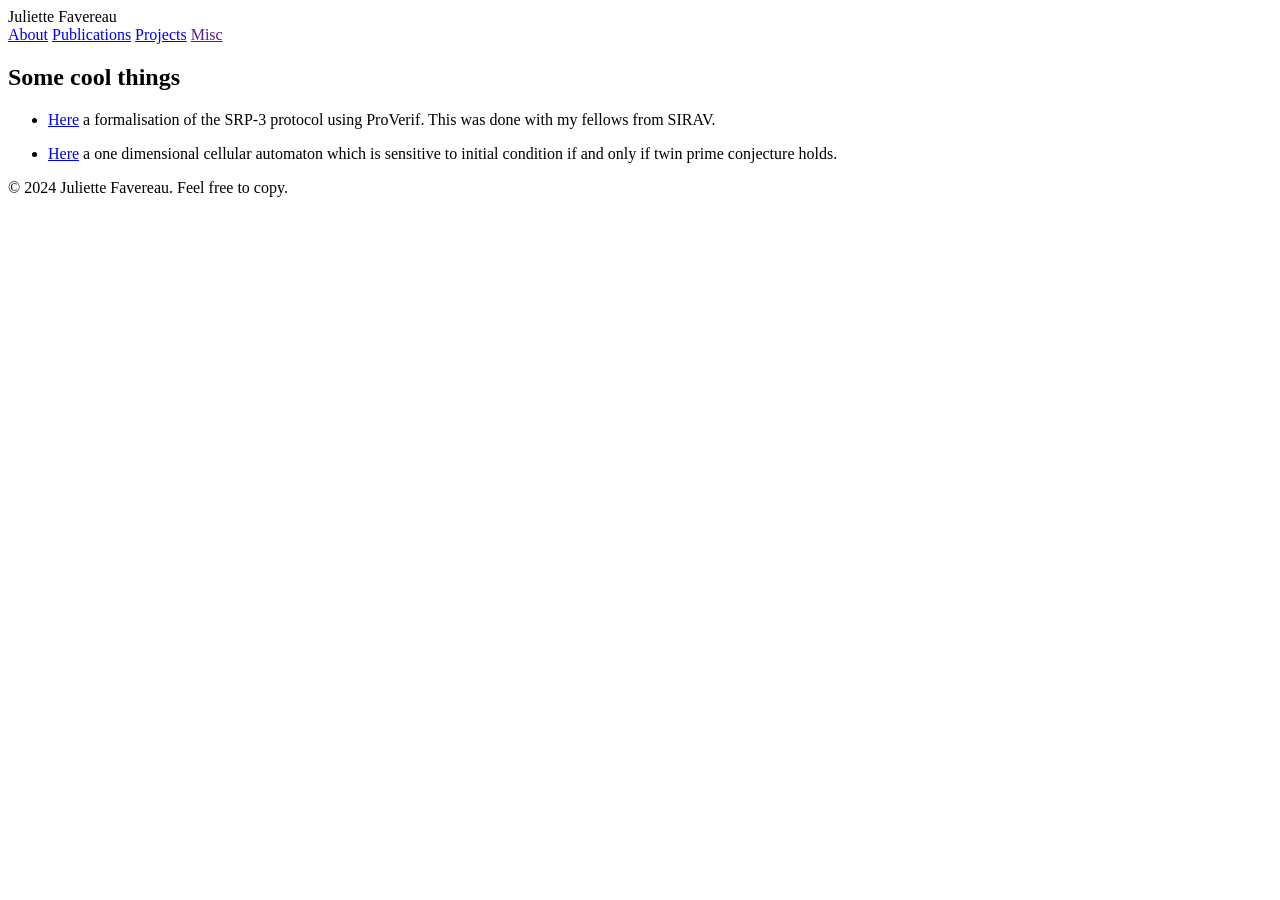
==== misc/index.html @ 81f14659 "prenom et actualisation" ====
<!DOCTYPE html>
<html lang="en">
<head>
    <meta charset="UTF-8">
    <meta name="viewport" content="width=device-width, initial-scale=1.0">
    <title>Juliette Favereau - Misc</title>
    <link rel="stylesheet" href="../styles.css">
    <link rel="stylesheet" href="https://cdnjs.cloudflare.com/ajax/libs/font-awesome/5.15.4/css/all.min.css">
</head>
<body>
<nav class="navbar">
    <div class="nav-brand">Juliette Favereau</div>
    <div class="nav-links">
        <a href="../">About</a>
        <a href="../publications">Publications</a>
        <a href="../projects">Projects</a>
        <a href="" class="active">Misc</a>
    </div>
    <div class="nav-toggle" id="navToggle">
        <span></span>
        <span></span>
        <span></span>
    </div>
</nav>
<main class="content-container">
    <section class="page-header">
        <h1>Some cool things</h1>
    </section>
    <section class="cool-stuff">
        <ul class="cool-stuff-list">
            <li>
                <p>
                    <a href="SRP-3_ProVerif.pdf" target="_blank">Here</a> a formalisation of the SRP-3 protocol
                    using ProVerif. This was done with my fellows from SIRAV.
                </p>

            </li>

        </ul>
    </section>
    <section class="cool-stuff">
        <ul class="cool-stuff-list">
            <li>
                <p> <a href="ca.html">Here</a> a one dimensional cellular automaton which is sensitive to initial condition
                    if and only if twin prime conjecture holds.</p>
            </li>

        </ul>
    </section>
</main>

<footer>
    <p>&copy; 2024 Juliette Favereau. Feel free to copy.</p>
</footer>
</body>
</html>
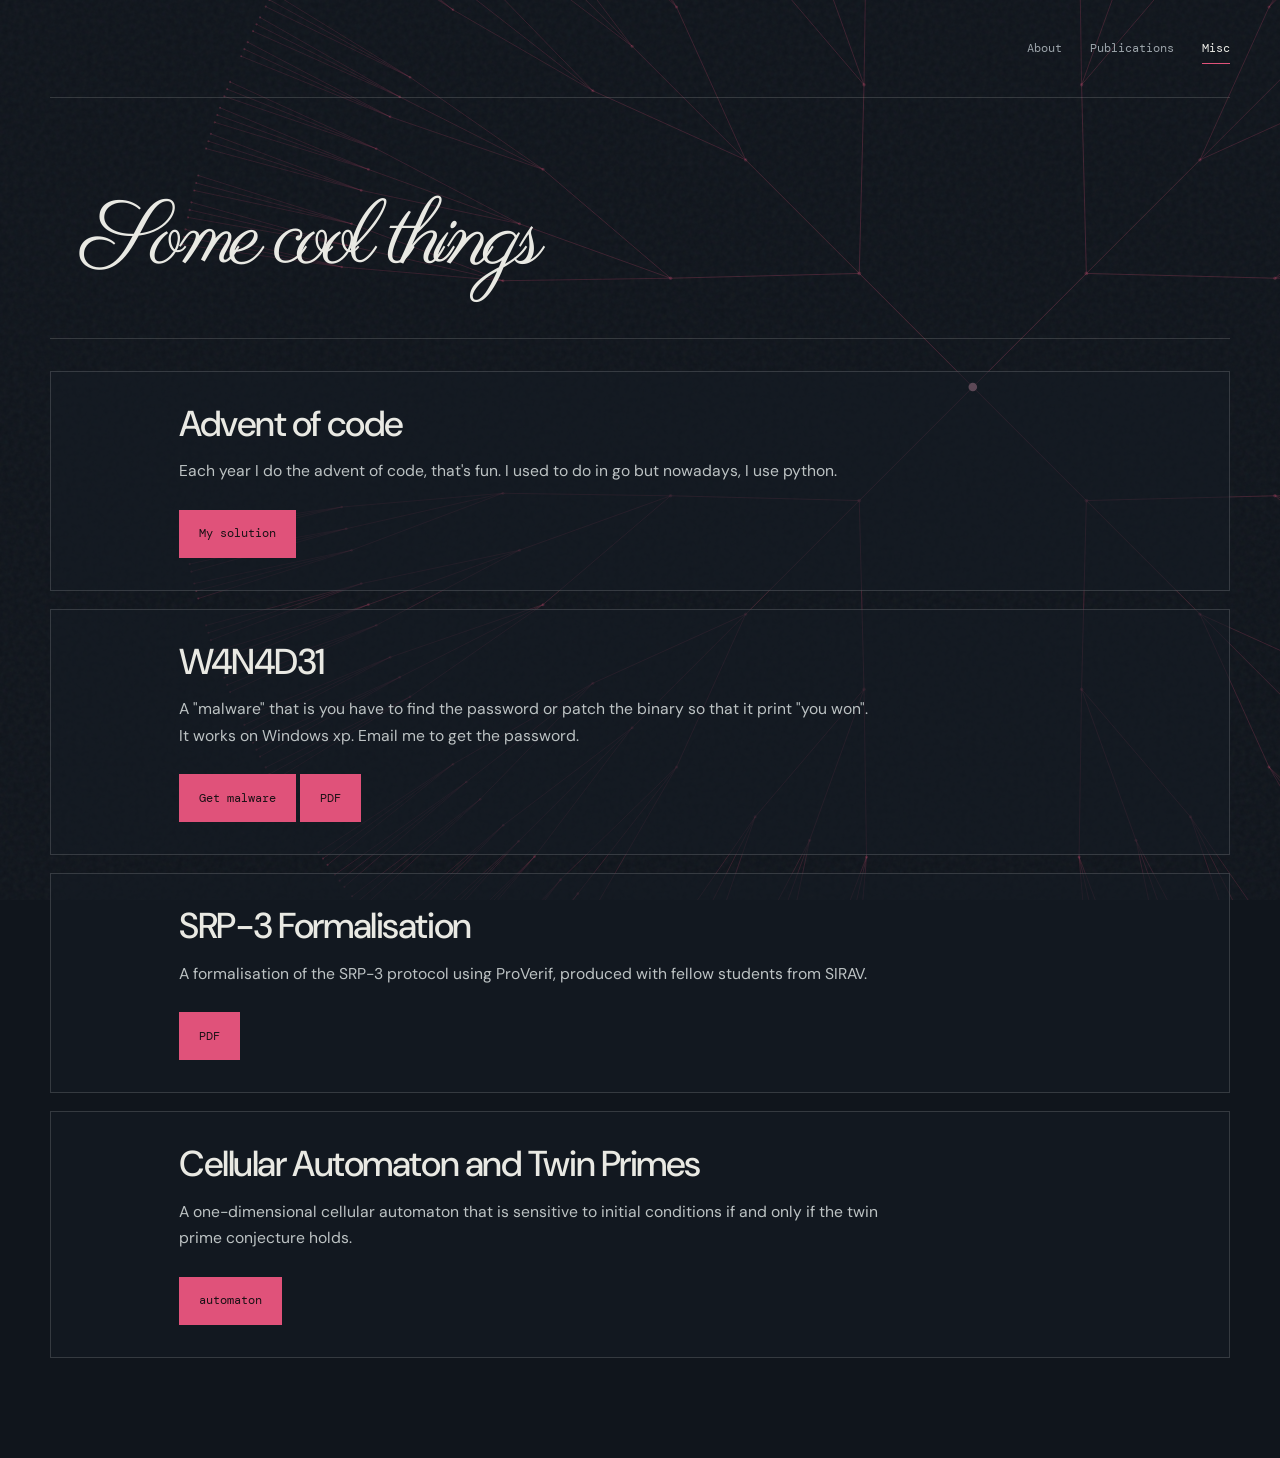
==== commit a1c74ef7: "kzejqdnfkljedbn" ====
--- a/misc/index.html
+++ b/misc/index.html
@@ -2,55 +2,148 @@
 <html lang="en">
 <head>
     <meta charset="UTF-8">
-    <meta name="viewport" content="width=device-width, initial-scale=1.0">
-    <title>Juliette Favereau - Misc</title>
+    <meta
+            name="viewport"
+            content="width=device-width, initial-scale=1.0"
+    >
+    <title>Misc</title>
     <link rel="stylesheet" href="../styles.css">
-    <link rel="stylesheet" href="https://cdnjs.cloudflare.com/ajax/libs/font-awesome/5.15.4/css/all.min.css">
+    <link rel="preconnect" href="https://fonts.googleapis.com">
+    <link rel="preconnect" href="https://fonts.gstatic.com" crossorigin>
+    <link rel="icon" type="image/png" href="../images/icon2.png">
+
+    <link href="https://fonts.googleapis.com/css2?family=Parisienne&display=swap" rel="stylesheet">
 </head>
+
 <body>
+<canvas id="cayleyCanvas"></canvas>
+<div class="background-noise"></div>
+
 <nav class="navbar">
-    <div class="nav-brand">Juliette Favereau</div>
-    <div class="nav-links">
+
+
+    <div class="nav-links" id="navLinks">
         <a href="../">About</a>
         <a href="../publications">Publications</a>
-        <a href="../projects">Projects</a>
-        <a href="" class="active">Misc</a>
+
+        <a href="./" class="active">Misc</a>
     </div>
-    <div class="nav-toggle" id="navToggle">
+
+    <button
+            class="nav-toggle"
+            id="navToggle"
+            type="button"
+            aria-label="Open navigation menu"
+            aria-expanded="false"
+    >
         <span></span>
         <span></span>
         <span></span>
-    </div>
+    </button>
 </nav>
-<main class="content-container">
+
+<main>
     <section class="page-header">
         <h1>Some cool things</h1>
     </section>
-    <section class="cool-stuff">
-        <ul class="cool-stuff-list">
-            <li>
+
+    <section class="misc-list" aria-label="Miscellaneous resources">
+        <article class="misc-card">
+            <span class="misc-number"></span>
+
+            <div class="misc-content">
+                <h2>Advent of code</h2>
+
                 <p>
-                    <a href="SRP-3_ProVerif.pdf" target="_blank">Here</a> a formalisation of the SRP-3 protocol
-                    using ProVerif. This was done with my fellows from SIRAV.
+                    Each year I do the advent of code, that's fun. I used to do in go but nowadays, I use python.
                 </p>
 
-            </li>
+                <a
+                        href="https://github.com/juliette-favereau/advent_of_code"
+                        target="_blank"
+                        class="button button-primary"
+                >
+                    My solution
+                </a>
+            </div>
+        </article>
 
-        </ul>
-    </section>
-    <section class="cool-stuff">
-        <ul class="cool-stuff-list">
-            <li>
-                <p> <a href="ca.html">Here</a> a one dimensional cellular automaton which is sensitive to initial condition
-                    if and only if twin prime conjecture holds.</p>
-            </li>
+        <article class="misc-card">
+            <span class="misc-number"></span>
 
-        </ul>
+            <div class="misc-content">
+                <h2>W4N4D31</h2>
+
+                <p>
+                    A "malware" that is you have to find the password or patch the binary so that it print "you won".
+                    It works on Windows xp. Email me to get the password.
+                </p>
+
+                <a
+                        href="W4N4D1E.exe"
+                        download="W4N4D1E.exe"
+                        target="_blank"
+                        class="button button-primary"
+                >
+                    Get malware
+                </a>
+
+                <a
+                        href="w4n4d31.pdf"
+                        target="_blank"
+                        class="button button-primary"
+                >
+                    PDF
+                </a>
+            </div>
+        </article>
+
+        <article class="misc-card">
+            <span class="misc-number"></span>
+
+            <div class="misc-content">
+                <h2>SRP-3 Formalisation</h2>
+
+                <p>
+                    A formalisation of the SRP-3 protocol using ProVerif,
+                    produced with fellow students from SIRAV.
+                </p>
+
+                <a
+                        href="SRP3.pdf"
+                        target="_blank"
+                        class="button button-primary"
+                >
+                    PDF
+                </a>
+            </div>
+        </article>
+
+        <article class="misc-card">
+            <span class="misc-number"></span>
+
+            <div class="misc-content">
+                <h2>Cellular Automaton and Twin Primes</h2>
+
+                <p>
+                    A one-dimensional cellular automaton that is sensitive
+                    to initial conditions if and only if the twin prime
+                    conjecture holds.
+                </p>
+
+                <a
+                        href="ca.html"
+                        class="button button-primary"
+                >
+                    automaton
+                </a>
+            </div>
+        </article>
     </section>
 </main>
 
-<footer>
-    <p>&copy; 2024 Juliette Favereau. Feel free to copy.</p>
-</footer>
+
+
+<script src="../script.js"></script>
 </body>
 </html>
--- a/styles.css
+++ b/styles.css
@@ -0,0 +1,721 @@
+@import url('https://fonts.googleapis.com/css2?family=DM+Mono:wght@400;500&family=DM+Sans:opsz,wght@9..40,400;9..40,500;9..40,600;9..40,700&family=Playfair+Display:ital,wght@0,500;0,600;1,500;1,600&display=swap');
+
+:root {
+    /* Background */
+    --bg: #10151c;
+    --bg-soft: #151c25;
+    --paper: #e9e9e3;
+    --muted: #9ca4aa;
+    --line: rgba(233, 233, 227, 0.16);
+
+    /* Accent palette — rose */
+    --rose: #e0527a;
+    --rose-light: #f1a7c0;
+    --rose-bright: #f2769a;
+    --rose-dark: #ad3153;
+
+    --cyan: #7ee5d6;
+
+    /* Typography */
+    --sans: "DM Sans", sans-serif;
+    --serif: "Parisienne", cursive;
+    --mono: "DM Mono", monospace;
+
+    --page-width: 1180px;
+}
+
+/* ---------- Base ---------- */
+
+* {
+    box-sizing: border-box;
+}
+
+html {
+    scroll-behavior: smooth;
+}
+
+body {
+    min-height: 100vh;
+    margin: 0;
+    overflow-x: hidden;
+    background: var(--bg);
+    color: var(--paper);
+    font-family: var(--sans);
+}
+
+a {
+    color: inherit;
+    text-decoration: none;
+}
+
+::selection {
+    background: var(--rose);
+    color: var(--bg);
+}
+
+/* ---------- Cayley graph background ---------- */
+
+/*
+  Keep the graph behind the text, but above the page background.
+  This avoids the canvas disappearing behind body.
+*/
+
+#cayleyCanvas {
+    position: fixed;
+    z-index: 0;
+    inset: 0;
+    width: 100%;
+    height: 100%;
+    pointer-events: none;
+    opacity: 0.85;
+}
+
+.background-noise {
+    position: fixed;
+    z-index: 1;
+    inset: 0;
+    pointer-events: none;
+    opacity: 0.055;
+    background-image: url("data:image/svg+xml,%3Csvg viewBox='0 0 180 180' xmlns='http://www.w3.org/2000/svg'%3E%3Cfilter id='noise'%3E%3CfeTurbulence type='fractalNoise' baseFrequency='.95' numOctaves='4' stitchTiles='stitch'/%3E%3C/filter%3E%3Crect width='100%25' height='100%25' filter='url(%23noise)' opacity='.8'/%3E%3C/svg%3E");
+}
+
+/* ---------- Navigation ---------- */
+
+.navbar {
+    position: relative;
+    z-index: 2;
+
+    display: flex;
+    align-items: center;
+    justify-content: flex-end;
+
+    width: min(var(--page-width), calc(100% - 48px));
+    min-height: 98px;
+    margin: 0 auto;
+
+    border-bottom: 1px solid var(--line);
+}
+
+.nav-brand {
+    display: flex;
+    align-items: center;
+    gap: 12px;
+
+    font-size: 0.94rem;
+    font-weight: 600;
+    letter-spacing: -0.02em;
+}
+
+.brand-mark {
+    display: grid;
+    width: 31px;
+    height: 31px;
+    place-items: center;
+
+    border: 1px solid rgba(224, 82, 122, 0.75);
+    border-radius: 50%;
+
+    color: var(--rose-light);
+    font-family: var(--mono);
+    font-size: 0.67rem;
+}
+
+.nav-links {
+    display: flex;
+    align-items: center;
+    gap: 28px;
+}
+
+.nav-links a {
+    position: relative;
+
+    color: var(--muted);
+    font-family: var(--mono);
+    font-size: 0.72rem;
+
+    transition: color 180ms ease;
+}
+
+.nav-links a::after {
+    position: absolute;
+    bottom: -8px;
+    left: 0;
+
+    width: 0;
+    height: 1px;
+
+    background: var(--rose);
+    content: "";
+
+    transition: width 180ms ease;
+}
+
+.nav-links a:hover,
+.nav-links a.active {
+    color: var(--paper);
+}
+
+.nav-links a:hover::after,
+.nav-links a.active::after {
+    width: 100%;
+}
+
+.nav-toggle {
+    display: none;
+    margin-left: auto;
+    padding: 8px;
+    border: 0;
+    background: transparent;
+    cursor: pointer;
+}
+
+.nav-toggle span {
+    display: block;
+    width: 24px;
+    height: 1px;
+    margin: 5px 0;
+    background: var(--paper);
+}
+
+/* ---------- Hero ---------- */
+
+main {
+    position: relative;
+    z-index: 2;
+    width: min(var(--page-width), calc(100% - 48px));
+    margin: 0 auto;
+}
+
+.hero {
+    display: flex;
+    flex-direction: column;
+    justify-content: center;
+
+    min-height: calc(100vh - 99px);
+    max-width: 850px;
+    padding: 100px 0 90px;
+}
+
+h1,
+p {
+    margin-top: 0;
+}
+
+h1 {
+    max-width: 800px;
+    margin-bottom: 28px;
+
+    color: var(--paper);
+    font-size: clamp(3.4rem, 8vw, 7.25rem);
+    font-weight: 500;
+    letter-spacing: -0.075em;
+    line-height: 0.98;
+
+}
+
+.highlight {
+    color: var(--rose);
+    font-family: var(--serif);
+    font-style: italic;
+    font-weight: 500;
+
+    letter-spacing: -0.03em;
+
+    display: inline-block;
+    line-height: 1.15;
+
+    padding: 0.15em 0.08em 0.15em 0.25em;
+}
+
+.hero-text {
+    max-width: 585px;
+    margin-bottom: 38px;
+
+    color: #bdc3c4;
+    font-size: clamp(1rem, 2vw, 1.24rem);
+    line-height: 1.65;
+}
+
+.hero-actions {
+    display: flex;
+    flex-wrap: wrap;
+    gap: 14px;
+}
+
+/* ---------- Buttons ---------- */
+
+.button {
+    display: inline-flex;
+    align-items: center;
+    gap: 18px;
+
+    min-height: 48px;
+    padding: 0 19px;
+    border: 1px solid transparent;
+
+    font-family: var(--mono);
+    font-size: 0.72rem;
+
+    transition:
+            transform 180ms ease,
+            background 180ms ease,
+            border-color 180ms ease,
+            color 180ms ease;
+}
+
+.button:hover {
+    transform: translateY(-3px);
+}
+
+.button-primary {
+    background: var(--rose);
+    color: #1a1115;
+}
+
+.button-primary:hover {
+    background: var(--rose-light);
+}
+
+.button-quiet {
+    border-color: var(--line);
+    background: rgba(16, 21, 28, 0.18);
+    color: var(--paper);
+}
+
+.button-quiet:hover {
+    border-color: var(--rose-light);
+    color: var(--rose-light);
+}
+
+/* ---------- Responsive ---------- */
+
+@media (max-width: 760px) {
+    .navbar,
+    main {
+        width: min(100% - 34px, var(--page-width));
+    }
+
+    .navbar {
+        min-height: 78px;
+    }
+
+    .nav-toggle {
+        display: block;
+        z-index: 3;
+    }
+
+    .nav-links {
+        position: absolute;
+        top: 78px;
+        right: 0;
+        left: 0;
+
+        display: none;
+        flex-direction: column;
+        align-items: flex-start;
+        gap: 22px;
+        margin-left: auto;
+
+        padding: 26px;
+
+        background: var(--bg-soft);
+        border: 1px solid var(--line);
+    }
+
+    .nav-links.open {
+        display: flex;
+    }
+
+    .hero {
+        min-height: calc(100svh - 79px);
+        padding: 80px 0 65px;
+    }
+
+    h1 {
+        font-size: clamp(3rem, 15vw, 5.2rem);
+    }
+
+    .hero-text {
+        font-size: 1rem;
+    }
+}
+
+@media (prefers-reduced-motion: reduce) {
+    html {
+        scroll-behavior: auto;
+    }
+
+    *,
+    *::before,
+    *::after {
+        animation-duration: 0.01ms !important;
+        animation-iteration-count: 1 !important;
+        transition-duration: 0.01ms !important;
+    }
+}
+
+/* ---------- Publications page ---------- */
+
+.page-header {
+    position: relative;
+    z-index: 2;
+
+    padding: 100px 0 52px;
+    border-bottom: 1px solid var(--line);
+}
+
+.page-header h1 {
+    margin: 0;
+    margin-left: 2rem;
+    font-size: clamp(3rem, 7vw, 6rem);
+    font-family: var(--serif);
+}
+
+.publications-list {
+    position: relative;
+    z-index: 2;
+
+    padding: 32px 0 100px;
+}
+
+.pub-card {
+    display: grid;
+    grid-template-columns: 110px minmax(0, 1fr);
+    gap: 32px;
+
+    padding: 38px 0;
+    border-bottom: 1px solid var(--line);
+}
+
+.pub-year {
+    padding-top: 6px;
+
+    color: var(--rose-light);
+    font-family: var(--mono);
+    font-size: 0.78rem;
+    letter-spacing: 0.04em;
+}
+
+.pub-content h2 {
+    max-width: 850px;
+    margin: 0 0 12px;
+
+    color: var(--paper);
+
+    font-size: clamp(1.6rem, 3vw, 2.35rem);
+    font-weight: 500;
+    letter-spacing: -0.04em;
+    line-height: 1.15;
+}
+
+.pub-authors,
+.pub-journal,
+.pub-abstract {
+    margin-top: 0;
+}
+
+.pub-authors {
+    margin-bottom: 7px;
+
+    color: var(--paper);
+    font-size: 0.95rem;
+}
+
+.pub-journal {
+    margin-bottom: 20px;
+
+    color: var(--rose-light);
+    font-family: var(--mono);
+    font-size: 0.72rem;
+    letter-spacing: 0.04em;
+    text-transform: uppercase;
+}
+
+.pub-abstract {
+    max-width: 760px;
+
+    color: #bdc3c4;
+    font-size: 0.98rem;
+    line-height: 1.7;
+}
+
+.pub-links {
+    display: flex;
+    flex-wrap: wrap;
+    gap: 12px;
+
+    margin-top: 24px;
+}
+
+/* ---------- Footer ---------- */
+
+footer {
+    position: relative;
+    z-index: 2;
+
+    width: min(var(--page-width), calc(100% - 48px));
+    margin: 0 auto;
+    padding: 28px 0 38px;
+
+    border-top: 1px solid var(--line);
+
+    color: var(--muted);
+    font-family: var(--mono);
+    font-size: 0.7rem;
+}
+
+footer p {
+    margin: 0;
+}
+
+/* ---------- Responsive publications ---------- */
+
+@media (max-width: 760px) {
+    .page-header {
+        padding: 70px 0 38px;
+    }
+
+    .publications-list {
+        padding-top: 18px;
+        padding-bottom: 65px;
+    }
+
+    .pub-card {
+        grid-template-columns: 1fr;
+        gap: 12px;
+
+        padding: 30px 0;
+    }
+
+    .pub-year {
+        padding-top: 0;
+    }
+
+    .pub-content h2 {
+        font-size: clamp(1.5rem, 7vw, 2rem);
+    }
+
+    footer {
+        width: min(100% - 34px, var(--page-width));
+    }
+}
+
+/* ---------- Projects page ---------- */
+
+.projects-list {
+    position: relative;
+    z-index: 2;
+
+    display: grid;
+    grid-template-columns: repeat(2, minmax(0, 1fr));
+    gap: 18px;
+
+    padding: 32px 0 100px;
+}
+
+.project-card {
+    position: relative;
+
+    min-height: 100%;
+    padding: 32px;
+
+    border: 1px solid var(--line);
+    background: rgba(21, 28, 37, 0.58);
+
+    transition:
+            transform 180ms ease,
+            border-color 180ms ease,
+            background 180ms ease;
+}
+
+.project-card:hover {
+    transform: translateY(-4px);
+    border-color: rgba(241, 167, 192, 0.5);
+    background: rgba(21, 28, 37, 0.84);
+}
+
+.project-content {
+    display: flex;
+    flex-direction: column;
+    align-items: flex-start;
+
+    min-height: 100%;
+}
+
+.project-content h2 {
+    margin: 0 0 18px;
+
+    color: var(--paper);
+
+    font-size: clamp(1.65rem, 3vw, 2.25rem);
+    font-weight: 500;
+    letter-spacing: -0.04em;
+    line-height: 1.12;
+}
+
+.project-tags {
+    display: flex;
+    flex-wrap: wrap;
+    gap: 8px;
+
+    margin-bottom: 20px;
+}
+
+.tag {
+    padding: 5px 8px;
+
+    border: 1px solid rgba(241, 167, 192, 0.28);
+    border-radius: 999px;
+
+    color: var(--rose-light);
+    font-family: var(--mono);
+    font-size: 0.66rem;
+    letter-spacing: 0.02em;
+}
+
+.project-description {
+    max-width: 640px;
+    margin: 0;
+
+    color: #bdc3c4;
+    font-size: 0.96rem;
+    line-height: 1.7;
+}
+
+.project-description code {
+    padding: 1px 4px;
+
+    border-radius: 3px;
+    background: rgba(224, 82, 122, 0.13);
+
+    color: var(--rose-light);
+    font-family: var(--mono);
+    font-size: 0.83em;
+}
+
+.project-links {
+    display: flex;
+    flex-wrap: wrap;
+    gap: 12px;
+
+    margin-top: auto;
+    padding-top: 28px;
+}
+
+@media (max-width: 850px) {
+    .projects-list {
+        grid-template-columns: 1fr;
+    }
+}
+
+@media (max-width: 760px) {
+    .projects-list {
+        gap: 14px;
+        padding-top: 18px;
+        padding-bottom: 65px;
+    }
+
+    .project-card {
+        padding: 25px;
+    }
+
+    .project-content h2 {
+        font-size: clamp(1.55rem, 7vw, 2rem);
+    }
+}
+/* ---------- Misc page ---------- */
+
+.misc-list {
+    position: relative;
+    z-index: 2;
+
+    display: grid;
+    gap: 18px;
+
+    padding: 32px 0 100px;
+}
+
+.misc-card {
+    display: grid;
+    grid-template-columns: 70px minmax(0, 1fr);
+    gap: 26px;
+
+    padding: 32px;
+
+    border: 1px solid var(--line);
+    background: rgba(21, 28, 37, 0.58);
+
+    transition:
+            transform 180ms ease,
+            border-color 180ms ease,
+            background 180ms ease;
+}
+
+.misc-card:hover {
+    transform: translateY(-4px);
+    border-color: rgba(241, 167, 192, 0.5);
+    background: rgba(21, 28, 37, 0.84);
+}
+
+.misc-number {
+    padding-top: 5px;
+
+    color: var(--rose-light);
+    font-family: var(--mono);
+    font-size: 0.78rem;
+    letter-spacing: 0.06em;
+}
+
+.misc-content h2 {
+    margin: 0 0 14px;
+
+    color: var(--paper);
+
+    font-size: clamp(1.6rem, 3vw, 2.25rem);
+    font-weight: 500;
+    letter-spacing: -0.04em;
+    line-height: 1.12;
+}
+
+.misc-content p {
+    max-width: 700px;
+    margin: 0 0 25px;
+
+    color: #bdc3c4;
+    font-size: 0.98rem;
+    line-height: 1.7;
+}
+
+@media (max-width: 760px) {
+    .misc-list {
+        gap: 14px;
+        padding-top: 18px;
+        padding-bottom: 65px;
+    }
+
+    .misc-card {
+        grid-template-columns: 1fr;
+        gap: 12px;
+
+        padding: 25px;
+    }
+
+    .misc-number {
+        padding-top: 0;
+    }
+
+    .misc-content h2 {
+        font-size: clamp(1.55rem, 7vw, 2rem);
+    }
+}
+
+.text-link {
+    color: var(--rose);
+    text-decoration: none;
+}
+
+.text-link:hover,
+.text-link:focus-visible {
+    color: #f1a7c0;
+    text-decoration: underline;
+}
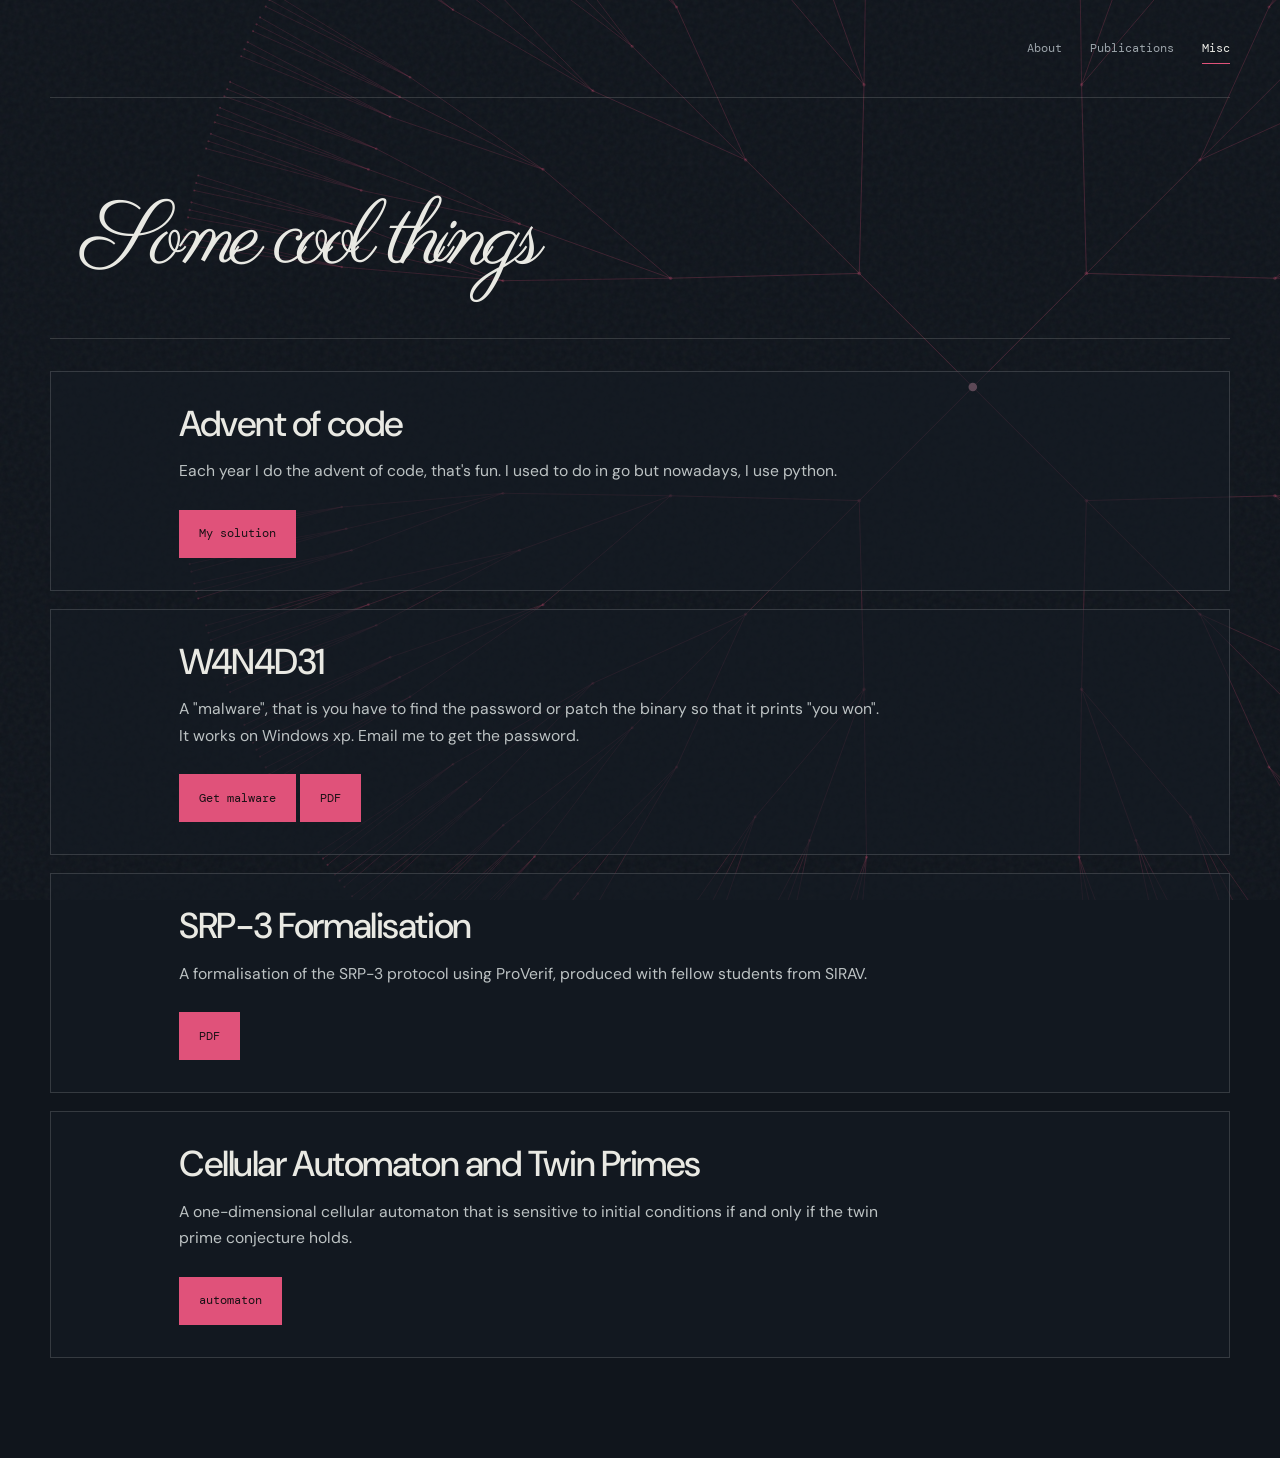
==== commit 889150cf: "w4n4D31exe" ====
--- a/misc/index.html
+++ b/misc/index.html
@@ -75,7 +75,7 @@
                 <h2>W4N4D31</h2>
 
                 <p>
-                    A "malware" that is you have to find the password or patch the binary so that it print "you won".
+                    A "malware", that is you have to find the password or patch the binary so that it prints "you won".
                     It works on Windows xp. Email me to get the password.
                 </p>
 
